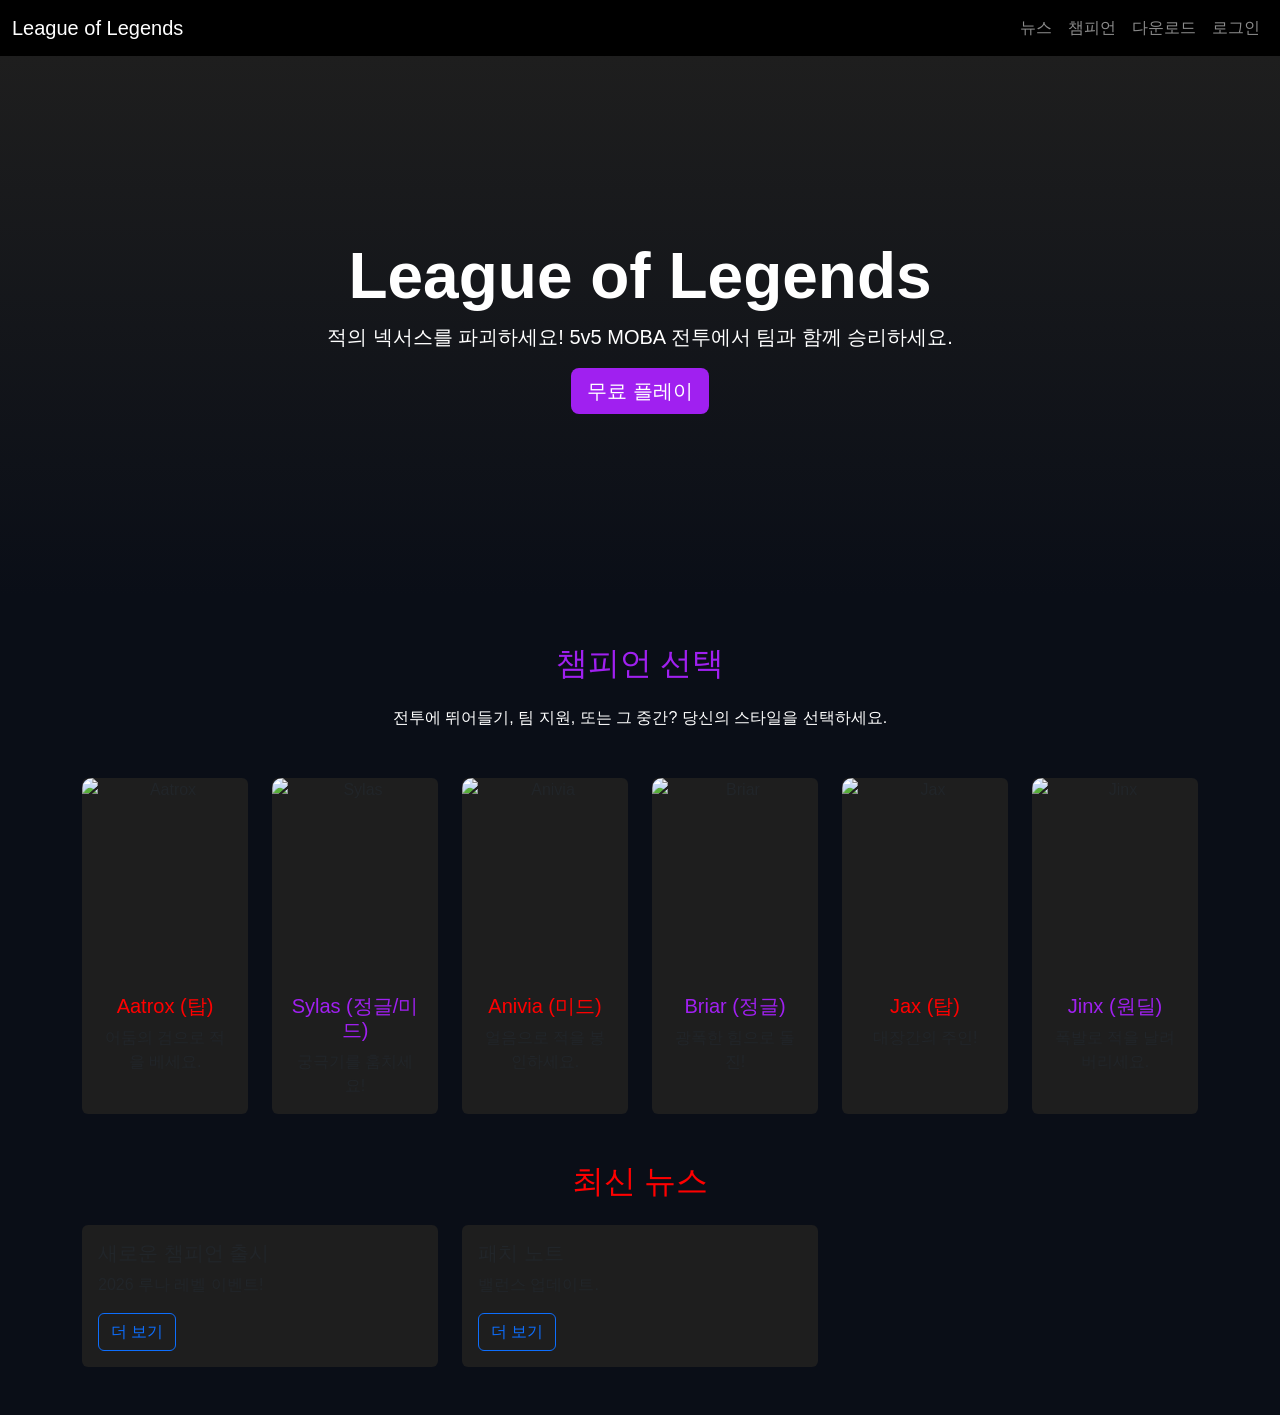
==== src/main/resources/META-INF/resources/index.html @ 01c61653 "3week-lol example" ====
<!DOCTYPE html>
<html lang="ko">
<head>
    <meta charset="UTF-8">
    <meta name="viewport" content="width=device-width, initial-scale=1.0">
    <title>League of Legends - 메인 페이지</title>
    <!-- Bootstrap 5 CDN -->
    <link href="https://cdn.jsdelivr.net/npm/bootstrap@5.3.0/dist/css/bootstrap.min.css" rel="stylesheet">
    <script src="https://cdn.jsdelivr.net/npm/bootstrap@5.3.0/dist/js/bootstrap.bundle.min.js"></script>
    <!-- 커스텀 스타일 (LOL 테마 + 챔피언 호버 효과) -->
    <style>
        body { background-color: #0a0e17; color: #fff; font-family: 'Arial', sans-serif; }
        .navbar { background-color: #000; }
        .hero { background: linear-gradient(to bottom, #1e1e1e, #0a0e17); min-height: 60vh; }
        .accent-purple { color: #a020f0; }
        .accent-red { color: #ff0000; }
        .card { background-color: #1e1e1e; border: none; transition: transform 0.3s, box-shadow 0.3s; }
        .card:hover { transform: scale(1.05); box-shadow: 0 10px 20px rgba(160, 32, 240, 0.5); }
        .card-img-top { height: 200px; object-fit: cover; border-radius: 10px 10px 0 0; }
        .btn-primary { background-color: #a020f0; border: none; }
        .btn-primary:hover { background-color: #800080; }
    </style>
</head>
<body>

    <!-- 헤더 (Navbar) -->
    <nav class="navbar navbar-expand-lg navbar-dark">
        <div class="container-fluid">
            <a class="navbar-brand" href="#">League of Legends</a>
            <button class="navbar-toggler" type="button" data-bs-toggle="collapse" data-bs-target="#navbarNav" aria-controls="navbarNav" aria-expanded="false" aria-label="Toggle navigation">
                <span class="navbar-toggler-icon"></span>
            </button>
            <div class="collapse navbar-collapse" id="navbarNav">
                <ul class="navbar-nav ms-auto">
                    <li class="nav-item"><a class="nav-link" href="#">뉴스</a></li>
                    <li class="nav-item"><a class="nav-link" href="#">챔피언</a></li>
                    <li class="nav-item"><a class="nav-link" href="#">다운로드</a></li>
                    <li class="nav-item"><a class="nav-link" href="#">로그인</a></li>
                </ul>
            </div>
        </div>
    </nav>

    <!-- 히어로 배너 (Hero Banner) -->
    <section class="hero d-flex align-items-center justify-content-center text-center py-5">
        <div class="container">
            <h1 class="display-3 fw-bold">League of Legends</h1>
            <p class="lead">적의 넥서스를 파괴하세요! 5v5 MOBA 전투에서 팀과 함께 승리하세요.</p>
            <a href="#" class="btn btn-primary btn-lg">무료 플레이</a>
        </div>
    </section>

<!-- 챔피언 선택 섹션 (작은 썸네일 PNG로 업데이트!) -->
    <section class="container my-5">
        <h2 class="text-center mb-4 accent-purple">챔피언 선택</h2>
        <p class="text-center mb-5">전투에 뛰어들기, 팀 지원, 또는 그 중간? 당신의 스타일을 선택하세요.</p>
        <div class="row g-4">
            <!-- Aatrox -->
            <div class="col-md-6 col-lg-4 col-xl-2">
                <div class="card text-center h-100">
                    <img src="https://ddragon.leagueoflegends.com/cdn/15.24.1/img/champion/Aatrox.png" class="card-img-top" alt="Aatrox" loading="lazy">
                    <div class="card-body">
                        <h5 class="card-title accent-red">Aatrox (탑)</h5>
                        <p class="card-text">어둠의 검으로 적을 베세요.</p>
                    </div>
                </div>
            </div>
            <!-- Sylas -->
            <div class="col-md-6 col-lg-4 col-xl-2">
                <div class="card text-center h-100">
                    <img src="https://ddragon.leagueoflegends.com/cdn/15.24.1/img/champion/Sylas.png" class="card-img-top" alt="Sylas" loading="lazy">
                    <div class="card-body">
                        <h5 class="card-title accent-purple">Sylas (정글/미드)</h5>
                        <p class="card-text">궁극기를 훔치세요!</p>
                    </div>
                </div>
            </div>
            <!-- Anivia -->
            <div class="col-md-6 col-lg-4 col-xl-2">
                <div class="card text-center h-100">
                    <img src="https://ddragon.leagueoflegends.com/cdn/15.24.1/img/champion/Anivia.png" class="card-img-top" alt="Anivia" loading="lazy">
                    <div class="card-body">
                        <h5 class="card-title accent-red">Anivia (미드)</h5>
                        <p class="card-text">얼음으로 적을 봉인하세요.</p>
                    </div>
                </div>
            </div>
            <!-- Briar -->
            <div class="col-md-6 col-lg-4 col-xl-2">
                <div class="card text-center h-100">
                    <img src="https://ddragon.leagueoflegends.com/cdn/15.24.1/img/champion/Briar.png" class="card-img-top" alt="Briar" loading="lazy">
                    <div class="card-body">
                        <h5 class="card-title accent-purple">Briar (정글)</h5>
                        <p class="card-text">광폭한 힘으로 돌진!</p>
                    </div>
                </div>
            </div>
            <!-- Jax -->
            <div class="col-md-6 col-lg-4 col-xl-2">
                <div class="card text-center h-100">
                    <img src="https://ddragon.leagueoflegends.com/cdn/15.24.1/img/champion/Jax.png" class="card-img-top" alt="Jax" loading="lazy">
                    <div class="card-body">
                        <h5 class="card-title accent-red">Jax (탑)</h5>
                        <p class="card-text">대장간의 주인!</p>
                    </div>
                </div>
            </div>
            <!-- Jinx -->
            <div class="col-md-6 col-lg-4 col-xl-2">
                <div class="card text-center h-100">
                    <img src="https://ddragon.leagueoflegends.com/cdn/15.24.1/img/champion/Jinx.png" class="card-img-top" alt="Jinx" loading="lazy">
                    <div class="card-body">
                        <h5 class="card-title accent-purple">Jinx (원딜)</h5>
                        <p class="card-text">폭발로 적을 날려버리세요.</p>
                    </div>
                </div>
            </div>
        </div>
    </section>

    <!-- 뉴스 섹션 (기존 유지) -->
    <section class="container my-5">
        <h2 class="text-center mb-4 accent-red">최신 뉴스</h2>
        <div class="row g-4">
            <div class="col-md-6 col-lg-4">
                <div class="card">
                    <div class="card-body">
                        <h5 class="card-title">새로운 챔피언 출시</h5>
                        <p class="card-text">2026 루나 레벨 이벤트!</p>
                        <a href="#" class="btn btn-outline-primary">더 보기</a>
                    </div>
                </div>
            </div>
            <div class="col-md-6 col-lg-4">
                <div class="card">
                    <div class="card-body">
                        <h5 class="card-title">패치 노트</h5>
                        <p class="card-text">밸런스 업데이트.</p>
                        <a href="#" class="btn btn-outline-primary">더 보기</a>
                    </div>
                </div>
            </div>
        </div>
    </section>
    
</body>
</html>
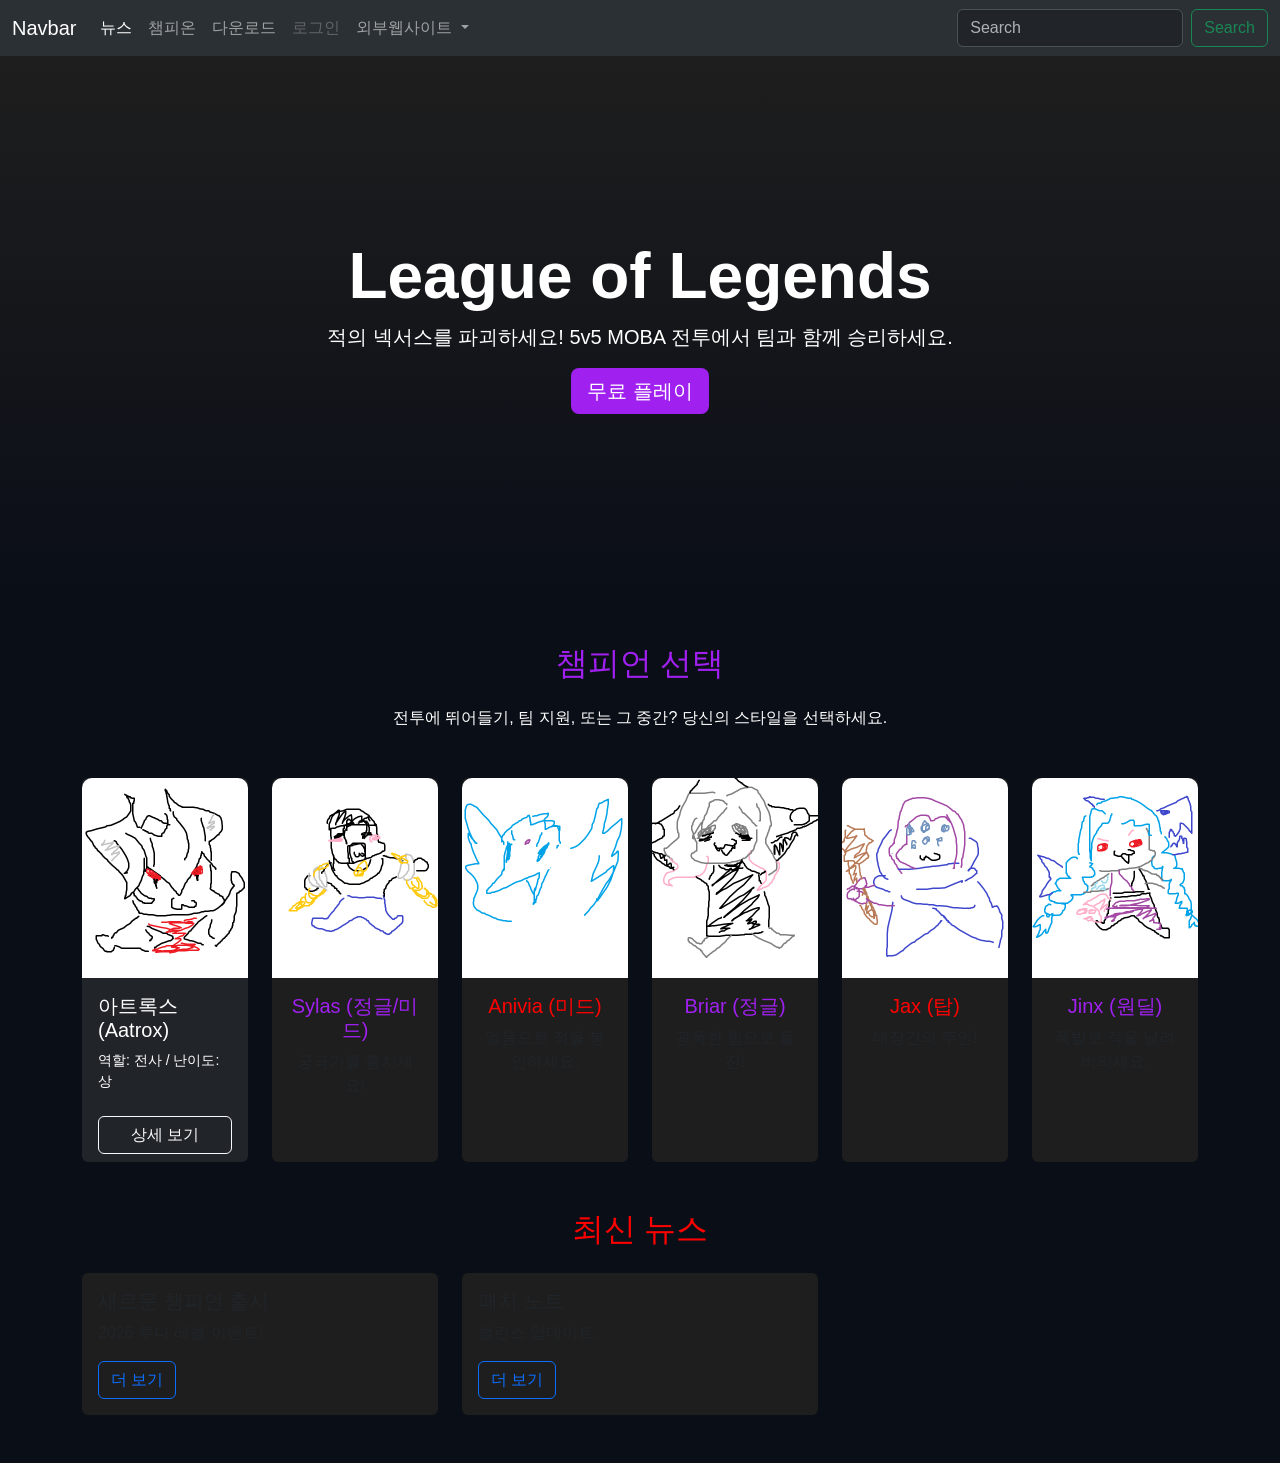
==== commit daf59957: "4주차 강의 추가" ====
--- a/src/main/resources/META-INF/resources/index.html
+++ b/src/main/resources/META-INF/resources/index.html
@@ -1,5 +1,6 @@
 <!DOCTYPE html>
 <html lang="ko">
+
 <head>
     <meta charset="UTF-8">
     <meta name="viewport" content="width=device-width, initial-scale=1.0">
@@ -9,24 +10,63 @@
     <script src="https://cdn.jsdelivr.net/npm/bootstrap@5.3.0/dist/js/bootstrap.bundle.min.js"></script>
     <!-- 커스텀 스타일 (LOL 테마 + 챔피언 호버 효과) -->
     <style>
-        body { background-color: #0a0e17; color: #fff; font-family: 'Arial', sans-serif; }
-        .navbar { background-color: #000; }
-        .hero { background: linear-gradient(to bottom, #1e1e1e, #0a0e17); min-height: 60vh; }
-        .accent-purple { color: #a020f0; }
-        .accent-red { color: #ff0000; }
-        .card { background-color: #1e1e1e; border: none; transition: transform 0.3s, box-shadow 0.3s; }
-        .card:hover { transform: scale(1.05); box-shadow: 0 10px 20px rgba(160, 32, 240, 0.5); }
-        .card-img-top { height: 200px; object-fit: cover; border-radius: 10px 10px 0 0; }
-        .btn-primary { background-color: #a020f0; border: none; }
-        .btn-primary:hover { background-color: #800080; }
+        body {
+            background-color: #0a0e17;
+            color: #fff;
+            font-family: 'Arial', sans-serif;
+        }
+
+        .navbar {
+            background-color: #000;
+        }
+
+        .hero {
+            background: linear-gradient(to bottom, #1e1e1e, #0a0e17);
+            min-height: 60vh;
+        }
+
+        .accent-purple {
+            color: #a020f0;
+        }
+
+        .accent-red {
+            color: #ff0000;
+        }
+
+        .card {
+            background-color: #1e1e1e;
+            border: none;
+            transition: transform 0.3s, box-shadow 0.3s;
+        }
+
+        .card:hover {
+            transform: scale(1.05);
+            box-shadow: 0 10px 20px rgba(161, 67, 201, 0.5);
+        }
+
+        .card-img-top {
+            height: 200px;
+            object-fit: cover;
+            border-radius: 10px 10px 0 0;
+        }
+
+        .btn-primary {
+            background-color: #a020f0;
+            border: none;
+        }
+
+        .btn-primary:hover {
+            background-color: #800080;
+        }
     </style>
 </head>
+
 <body>
 
     <!-- 헤더 (Navbar) -->
-    <nav class="navbar navbar-expand-lg navbar-dark">
-        <div class="container-fluid">
-            <a class="navbar-brand" href="#">League of Legends</a>
+    <!-- <nav class="navbar navbar-expand-lg navbar-dark">
+        <div class="container-fluid">w
+            <a class="navbar-brand" href="index.html">League of Legends</a>
             <button class="navbar-toggler" type="button" data-bs-toggle="collapse" data-bs-target="#navbarNav" aria-controls="navbarNav" aria-expanded="false" aria-label="Toggle navigation">
                 <span class="navbar-toggler-icon"></span>
             </button>
@@ -36,7 +76,53 @@
                     <li class="nav-item"><a class="nav-link" href="#">챔피언</a></li>
                     <li class="nav-item"><a class="nav-link" href="#">다운로드</a></li>
                     <li class="nav-item"><a class="nav-link" href="#">로그인</a></li>
+                    <li class="nav-item"><a class="nav-link" href="https://www.leagueoflegends.com/ko-kr/" target="_blank">외부 웹사이트</a></li>
                 </ul>
+            </div>
+        </div>
+    </nav> -->
+
+    <nav class="navbar navbar-expand-lg bg-body-tertiary" data-bs-theme="dark">
+        <div class="container-fluid">
+            <a class="navbar-brand" href="#">Navbar</a>
+            <button class="navbar-toggler" type="button" data-bs-toggle="collapse"
+                data-bs-target="#navbarSupportedContent" aria-controls="navbarSupportedContent" aria-expanded="false"
+                aria-label="Toggle navigation">
+                <span class="navbar-toggler-icon"></span>
+            </button>
+            <div class="collapse navbar-collapse" id="navbarSupportedContent">
+                <ul class="navbar-nav me-auto mb-2 mb-lg-0">
+                    <li class="nav-item">
+                        <a class="nav-link active" aria-current="page" href="#">뉴스</a>
+                    </li>
+                    <li class="nav-item">
+                        <a class="nav-link" href="#">챔피온</a>
+                    </li>
+                    <li class="nav-item">
+                        <a class="nav-link" href="#">다운로드</a>
+                    </li>
+                    <li class="nav-item">
+                        <a class="nav-link disabled" aria-disabled="true">로그인</a>
+                    </li>
+                    <li class="nav-item dropdown">
+                        <a class="nav-link dropdown-toggle" href="#" role="button" data-bs-toggle="dropdown"
+                            aria-expanded="false">
+                            외부웹사이트
+                        </a>
+                        <ul class="dropdown-menu">
+                            <li><a class="dropdown-item" href="https://op.gg/ko">롤전적</a></li>
+                            <li><a class="dropdown-item" href="#">불법사이트</a></li>
+                            <li>
+                                <hr class="dropdown-divider">
+                            </li>
+                            <li><a class="dropdown-item" href="#">외부웹</a></li>
+                        </ul>
+                    </li>
+                </ul>
+                <form class="d-flex" role="search">
+                    <input class="form-control me-2" type="search" placeholder="Search" aria-label="Search" />
+                    <button class="btn btn-outline-success" type="submit">Search</button>
+                </form>
             </div>
         </div>
     </nav>
@@ -50,25 +136,43 @@
         </div>
     </section>
 
-<!-- 챔피언 선택 섹션 (작은 썸네일 PNG로 업데이트!) -->
+    <!-- 챔피언 선택 섹션 (작은 썸네일 PNG로 업데이트!) -->
     <section class="container my-5">
         <h2 class="text-center mb-4 accent-purple">챔피언 선택</h2>
         <p class="text-center mb-5">전투에 뛰어들기, 팀 지원, 또는 그 중간? 당신의 스타일을 선택하세요.</p>
         <div class="row g-4">
             <!-- Aatrox -->
-            <div class="col-md-6 col-lg-4 col-xl-2">
-                <div class="card text-center h-100">
-                    <img src="https://ddragon.leagueoflegends.com/cdn/15.24.1/img/champion/Aatrox.png" class="card-img-top" alt="Aatrox" loading="lazy">
+            <!-- <div class="col-md-6 col-lg-4 col-xl-2">
+                <div class="card text-center h-100">
+                    <img src="images/아또또록스.png" class="card-img-top" alt="Aatrox" loading="lazy">
                     <div class="card-body">
                         <h5 class="card-title accent-red">Aatrox (탑)</h5>
                         <p class="card-text">어둠의 검으로 적을 베세요.</p>
                     </div>
                 </div>
-            </div>
+            </div> -->
+                <div class="col">
+        <div class="card bg-dark text-white border-secondary h-100">
+            <img src="images/아또또록스.png" class="card-img-top" alt="아트록스">
+            <div class="card-body">
+                <h5 class="card-title">아트록스 (Aatrox)</h5>
+                <p class="card-text small">역할: 전사 / 난이도: 상</p>
+            </div>
+            <div class="card-footer bg-transparent border-0">
+                <button class="btn btn-outline-light w-100" data-bs-toggle="modal" data-bs-target="#modalAatrox"
+                    data-champ="Aatrox">
+                    상세 보기
+                </button>
+            </div>
+        </div>
+    </div>
+    
+    
+
             <!-- Sylas -->
             <div class="col-md-6 col-lg-4 col-xl-2">
                 <div class="card text-center h-100">
-                    <img src="https://ddragon.leagueoflegends.com/cdn/15.24.1/img/champion/Sylas.png" class="card-img-top" alt="Sylas" loading="lazy">
+                    <img src="images/싸일아저시.png" class="card-img-top" alt="Sylas" loading="lazy">
                     <div class="card-body">
                         <h5 class="card-title accent-purple">Sylas (정글/미드)</h5>
                         <p class="card-text">궁극기를 훔치세요!</p>
@@ -78,7 +182,7 @@
             <!-- Anivia -->
             <div class="col-md-6 col-lg-4 col-xl-2">
                 <div class="card text-center h-100">
-                    <img src="https://ddragon.leagueoflegends.com/cdn/15.24.1/img/champion/Anivia.png" class="card-img-top" alt="Anivia" loading="lazy">
+                    <img src="images/애그니비아.png" class="card-img-top" alt="Anivia" loading="lazy">
                     <div class="card-body">
                         <h5 class="card-title accent-red">Anivia (미드)</h5>
                         <p class="card-text">얼음으로 적을 봉인하세요.</p>
@@ -88,7 +192,7 @@
             <!-- Briar -->
             <div class="col-md-6 col-lg-4 col-xl-2">
                 <div class="card text-center h-100">
-                    <img src="https://ddragon.leagueoflegends.com/cdn/15.24.1/img/champion/Briar.png" class="card-img-top" alt="Briar" loading="lazy">
+                    <img src="images/브라라라라이어.png" class="card-img-top" alt="Briar" loading="lazy">
                     <div class="card-body">
                         <h5 class="card-title accent-purple">Briar (정글)</h5>
                         <p class="card-text">광폭한 힘으로 돌진!</p>
@@ -98,7 +202,7 @@
             <!-- Jax -->
             <div class="col-md-6 col-lg-4 col-xl-2">
                 <div class="card text-center h-100">
-                    <img src="https://ddragon.leagueoflegends.com/cdn/15.24.1/img/champion/Jax.png" class="card-img-top" alt="Jax" loading="lazy">
+                    <img src="images/잭스잭스.png" class="card-img-top" alt="Jax" loading="lazy">
                     <div class="card-body">
                         <h5 class="card-title accent-red">Jax (탑)</h5>
                         <p class="card-text">대장간의 주인!</p>
@@ -108,7 +212,7 @@
             <!-- Jinx -->
             <div class="col-md-6 col-lg-4 col-xl-2">
                 <div class="card text-center h-100">
-                    <img src="https://ddragon.leagueoflegends.com/cdn/15.24.1/img/champion/Jinx.png" class="card-img-top" alt="Jinx" loading="lazy">
+                    <img src="images/징스.png" class="card-img-top" alt="Jinx" loading="lazy">
                     <div class="card-body">
                         <h5 class="card-title accent-purple">Jinx (원딜)</h5>
                         <p class="card-text">폭발로 적을 날려버리세요.</p>
@@ -142,6 +246,7 @@
             </div>
         </div>
     </section>
-    
+
 </body>
+
 </html>
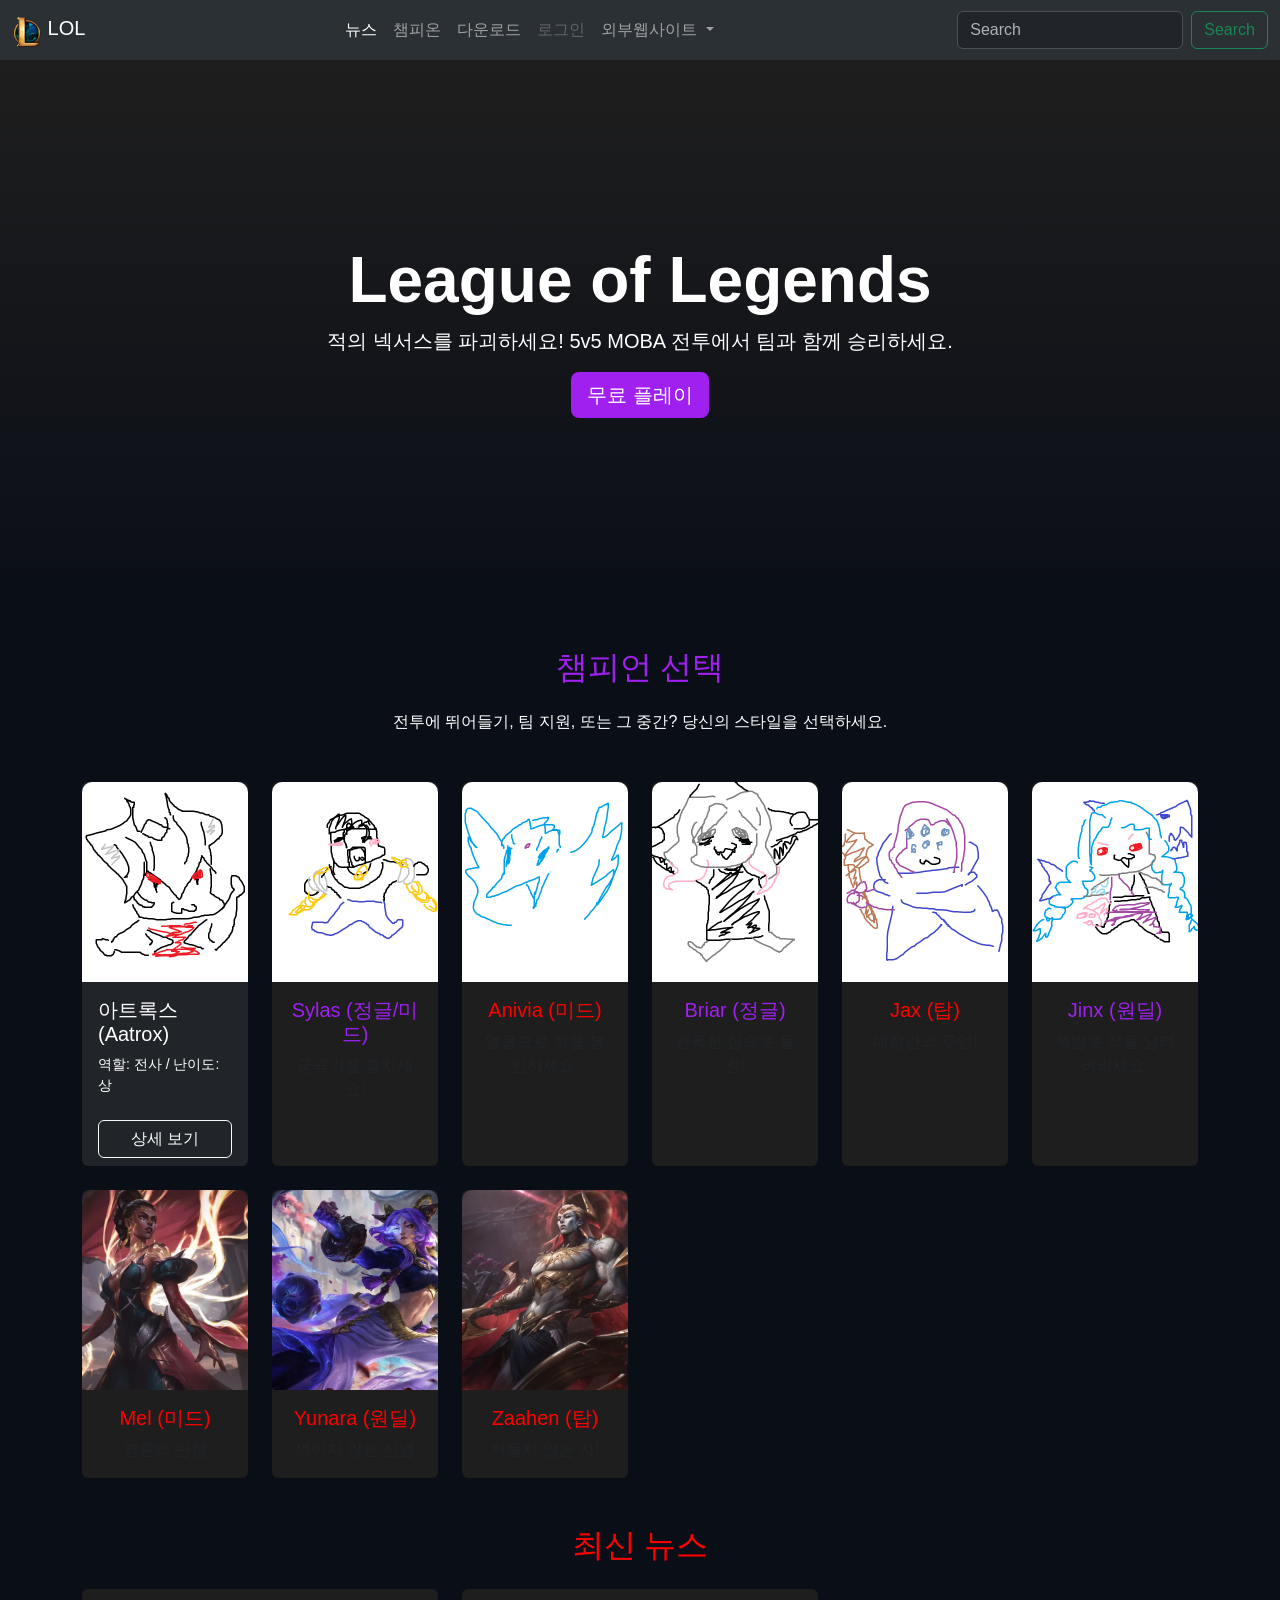
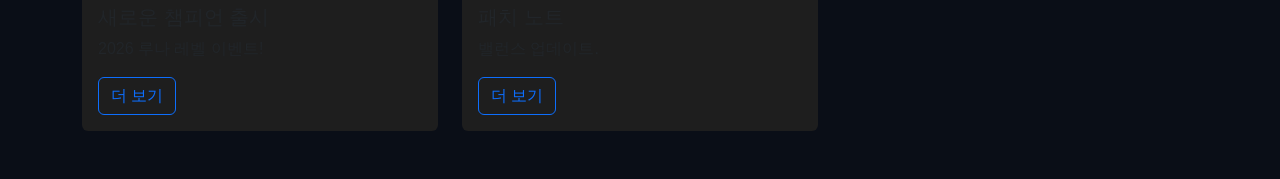
==== commit 407527b2: "5주차-실습+과제" ====
--- a/src/main/resources/META-INF/resources/index.html
+++ b/src/main/resources/META-INF/resources/index.html
@@ -7,7 +7,12 @@
     <title>League of Legends - 메인 페이지</title>
     <!-- Bootstrap 5 CDN -->
     <link href="https://cdn.jsdelivr.net/npm/bootstrap@5.3.0/dist/css/bootstrap.min.css" rel="stylesheet">
-    <script src="https://cdn.jsdelivr.net/npm/bootstrap@5.3.0/dist/js/bootstrap.bundle.min.js"></script>
+    <script src="js/bootstrap.bundle.min.js"></script>
+    <script>
+        window.onload = function () {
+            alert("메인 페이지 로딩 완료");
+        }
+    </script>
     <!-- 커스텀 스타일 (LOL 테마 + 챔피언 호버 효과) -->
     <style>
         body {
@@ -84,14 +89,17 @@
 
     <nav class="navbar navbar-expand-lg bg-body-tertiary" data-bs-theme="dark">
         <div class="container-fluid">
-            <a class="navbar-brand" href="#">Navbar</a>
+            <a class="navbar-brand" href="#">
+                <!-- 5. 수정함 로고추가 -->
+                <img src="images/logo.webp" alt="LOL Logo" width="30" height="30" class="d-inline-block align-text-top">
+                LOL</a>
             <button class="navbar-toggler" type="button" data-bs-toggle="collapse"
                 data-bs-target="#navbarSupportedContent" aria-controls="navbarSupportedContent" aria-expanded="false"
                 aria-label="Toggle navigation">
                 <span class="navbar-toggler-icon"></span>
             </button>
             <div class="collapse navbar-collapse" id="navbarSupportedContent">
-                <ul class="navbar-nav me-auto mb-2 mb-lg-0">
+                <ul class="navbar-nav mx-auto mb-2 mb-lg-0">
                     <li class="nav-item">
                         <a class="nav-link active" aria-current="page" href="#">뉴스</a>
                     </li>
@@ -99,7 +107,7 @@
                         <a class="nav-link" href="#">챔피온</a>
                     </li>
                     <li class="nav-item">
-                        <a class="nav-link" href="#">다운로드</a>
+                        <a class="nav-link" href="main_page_sub/download.html">다운로드</a>
                     </li>
                     <li class="nav-item">
                         <a class="nav-link disabled" aria-disabled="true">로그인</a>
@@ -132,7 +140,8 @@
         <div class="container">
             <h1 class="display-3 fw-bold">League of Legends</h1>
             <p class="lead">적의 넥서스를 파괴하세요! 5v5 MOBA 전투에서 팀과 함께 승리하세요.</p>
-            <a href="#" class="btn btn-primary btn-lg">무료 플레이</a>
+            <!-- 6.자바스트립트 인라인코드 작동 테스트 -->
+            <a href="#" class="btn btn-primary btn-lg" onclick="alert('즐거운 플레이 되세요')">무료 플레이</a>
         </div>
     </section>
 
@@ -151,23 +160,23 @@
                     </div>
                 </div>
             </div> -->
-                <div class="col">
-        <div class="card bg-dark text-white border-secondary h-100">
-            <img src="images/아또또록스.png" class="card-img-top" alt="아트록스">
-            <div class="card-body">
-                <h5 class="card-title">아트록스 (Aatrox)</h5>
-                <p class="card-text small">역할: 전사 / 난이도: 상</p>
-            </div>
-            <div class="card-footer bg-transparent border-0">
-                <button class="btn btn-outline-light w-100" data-bs-toggle="modal" data-bs-target="#modalAatrox"
-                    data-champ="Aatrox">
-                    상세 보기
-                </button>
-            </div>
-        </div>
-    </div>
-    
-    
+            <div class="col">
+                <div class="card bg-dark text-white border-secondary h-100">
+                    <img src="images/아또또록스.png" class="card-img-top" alt="아트록스">
+                    <div class="card-body">
+                        <h5 class="card-title">아트록스 (Aatrox)</h5>
+                        <p class="card-text small">역할: 전사 / 난이도: 상</p>
+                    </div>
+                    <div class="card-footer bg-transparent border-0">
+                        <button class="btn btn-outline-light w-100" data-bs-toggle="modal" data-bs-target="#modalAatrox"
+                            data-champ="Aatrox">
+                            상세 보기
+                        </button>
+                    </div>
+                </div>
+            </div>
+
+
 
             <!-- Sylas -->
             <div class="col-md-6 col-lg-4 col-xl-2">
@@ -219,13 +228,43 @@
                     </div>
                 </div>
             </div>
-        </div>
-    </section>
-
-    <!-- 뉴스 섹션 (기존 유지) -->
-    <section class="container my-5">
-        <h2 class="text-center mb-4 accent-red">최신 뉴스</h2>
-        <div class="row g-4">
+            <!-- 멜 -->
+            <div class="col-md-6 col-lg-4 col-xl-2">
+                <div class="card text-center h-100">
+                    <img src="images/멜.webp" class="card-img-top" alt="Mel" loading="lazy">
+                    <div class="card-body">
+                        <h5 class="card-title accent-red">Mel (미드)</h5>
+                        <p class="card-text">영혼의 반향</p>
+                    </div>
+                </div>
+            </div>
+            <!-- 유나라 -->
+            <div class="col-md-6 col-lg-4 col-xl-2">
+                <div class="card text-center h-100">
+                    <img src="images/뮤나라.webp" class="card-img-top" alt="Yunara" loading="lazy">
+                    <div class="card-body">
+                        <h5 class="card-title accent-red">Yunara (원딜)</h5>
+                        <p class="card-text">꺾이지 않는 신념</p>
+                    </div>
+                </div>
+            </div>
+            <!-- 자헨 -->
+            <div class="col-md-6 col-lg-4 col-xl-2">
+                <div class="card text-center h-100">
+                    <img src="images/자헨.webp" class="card-img-top" alt="Zaahen" loading="lazy">
+                    <div class="card-body">
+                        <h5 class="card-title accent-red">Zaahen (탑)</h5>
+                        <p class="card-text">저물지 않는 자!</p>
+                    </div>
+                </div>
+            </div>
+        </div>
+        </section>
+        
+        <!-- 뉴스 섹션 (기존 유지) -->
+        <section class="container my-5">
+            <h2 class="text-center mb-4 accent-red">최신 뉴스</h2>
+            <div class="row g-4">
             <div class="col-md-6 col-lg-4">
                 <div class="card">
                     <div class="card-body">
@@ -247,6 +286,31 @@
         </div>
     </section>
 
+    <!-- 모달 (iframe으로 Aatrox.html 불러오기) -->
+    <div class="modal fade" id="modalAatrox" tabindex="-1" aria-labelledby="modalAatroxLabel" aria-hidden="true">
+        <div class="modal-dialog modal-xl modal-dialog-centered modal-dialog-scrollable">
+            <div class="modal-content bg-dark text-white border-secondary">
+                <!-- 헤더 -->
+                <div class="modal-header border-secondary">
+                    <h5 class="modal-title" id="modalAatroxLabel">아트록스 (Aatrox) 상세 정보</h5>
+                    <button type="button" class="btn-close btn-close-white" data-bs-dismiss="modal"
+                        aria-label="Close"></button>
+                </div>
+                <!-- 바디: iframe으로 내용 채움 -->
+                <div class="modal-body p-0" style="height: 65vh; background: #0a0e17;">
+                    <iframe src="modals/Aatrox.html" frameborder="0" style="width: 100%; height: 100%; border: none;"
+                        allowfullscreen>
+                    </iframe>
+                </div>
+                <!-- 푸터 -->
+                <div class="modal-footer border-secondary">
+                    <button type="button" class="btn btn-outline-light" data-bs-dismiss="modal">닫기</button>
+                </div>
+            </div>
+        </div>
+    </div>
+
+
 </body>
 
 </html>
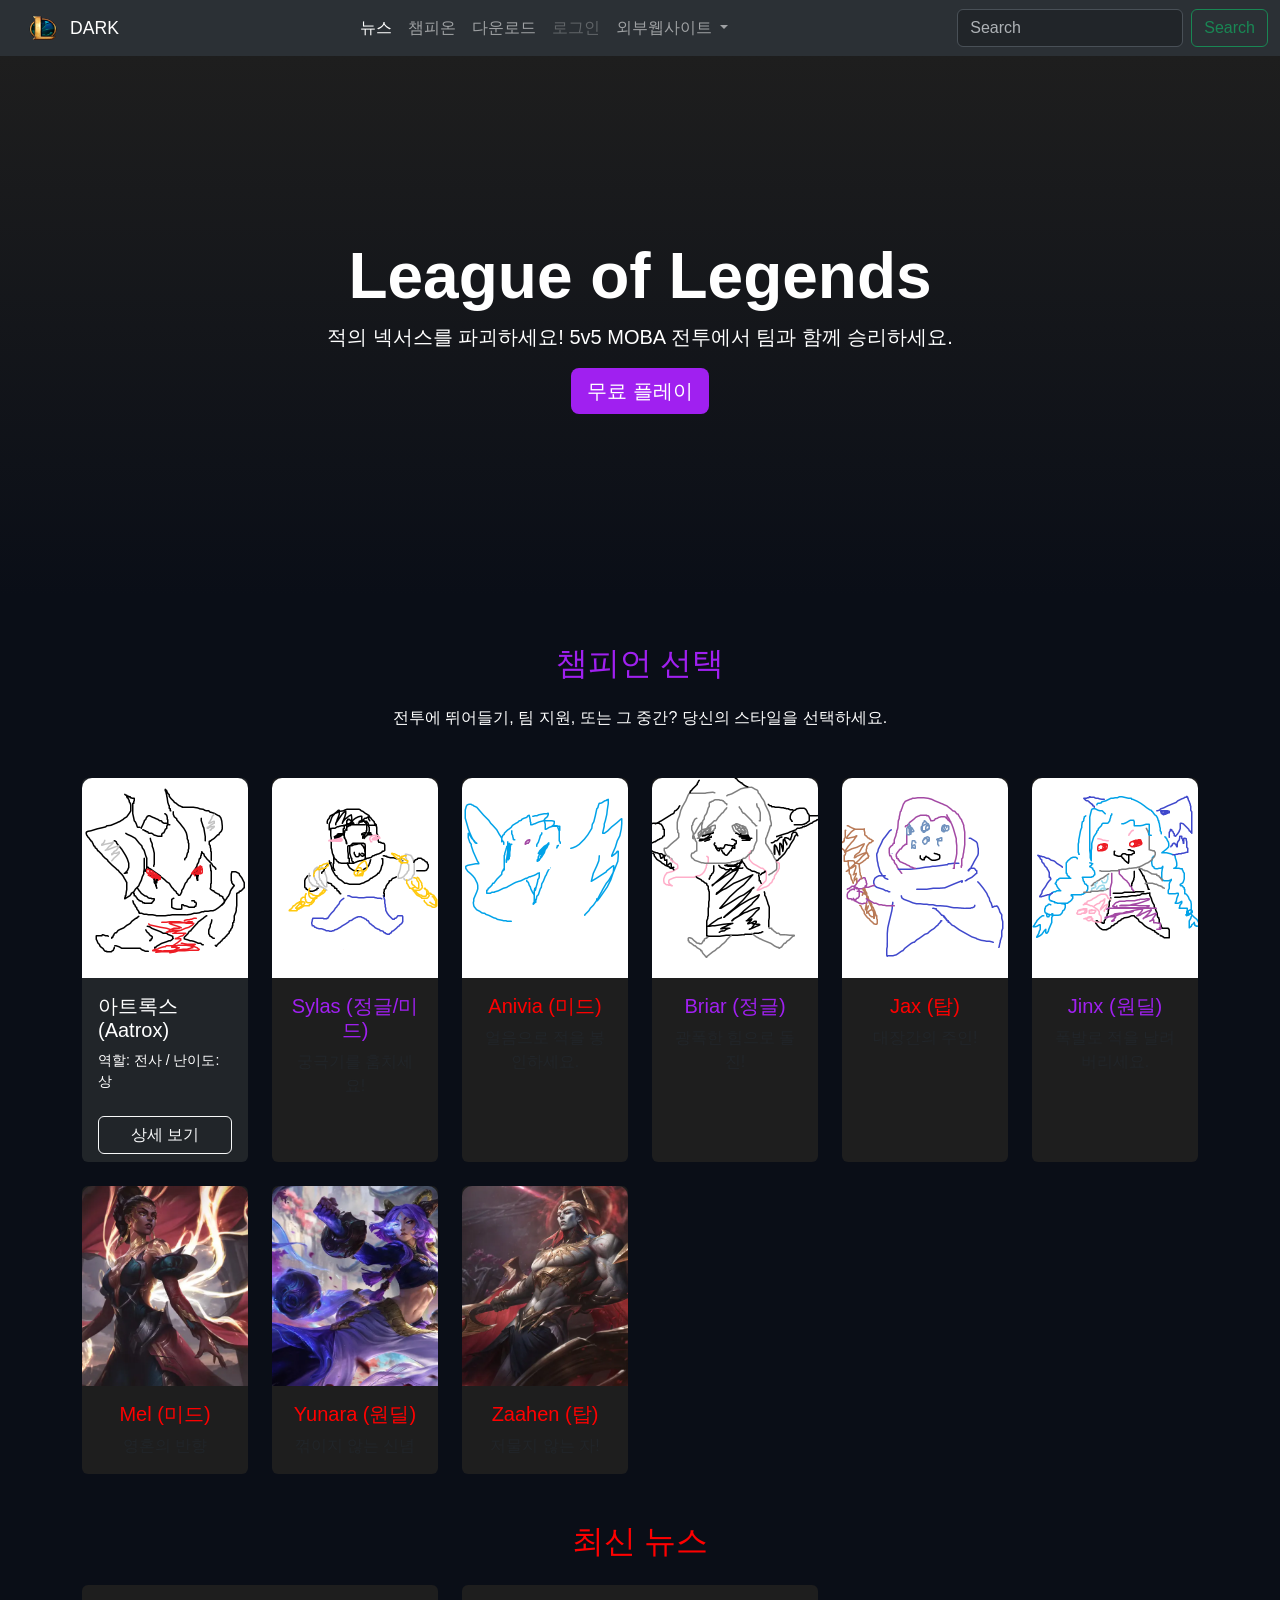
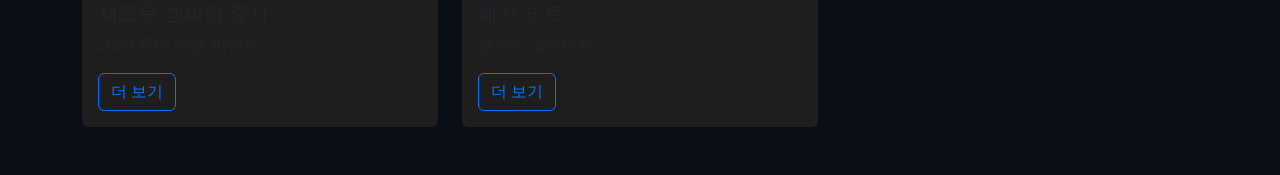
==== commit 4a5bc443: "9week +nav bar darkmode +databases" ====
--- a/src/main/resources/META-INF/resources/index.html
+++ b/src/main/resources/META-INF/resources/index.html
@@ -8,62 +8,17 @@
     <!-- Bootstrap 5 CDN -->
     <link href="https://cdn.jsdelivr.net/npm/bootstrap@5.3.0/dist/css/bootstrap.min.css" rel="stylesheet">
     <script src="js/bootstrap.bundle.min.js"></script>
+    <script src="js/test2.js"></script>
+    <script src="js/toggleTheme.js"></script>
+
     <script>
         window.onload = function () {
             alert("메인 페이지 로딩 완료");
         }
     </script>
     <!-- 커스텀 스타일 (LOL 테마 + 챔피언 호버 효과) -->
-    <style>
-        body {
-            background-color: #0a0e17;
-            color: #fff;
-            font-family: 'Arial', sans-serif;
-        }
-
-        .navbar {
-            background-color: #000;
-        }
-
-        .hero {
-            background: linear-gradient(to bottom, #1e1e1e, #0a0e17);
-            min-height: 60vh;
-        }
-
-        .accent-purple {
-            color: #a020f0;
-        }
-
-        .accent-red {
-            color: #ff0000;
-        }
-
-        .card {
-            background-color: #1e1e1e;
-            border: none;
-            transition: transform 0.3s, box-shadow 0.3s;
-        }
-
-        .card:hover {
-            transform: scale(1.05);
-            box-shadow: 0 10px 20px rgba(161, 67, 201, 0.5);
-        }
-
-        .card-img-top {
-            height: 200px;
-            object-fit: cover;
-            border-radius: 10px 10px 0 0;
-        }
-
-        .btn-primary {
-            background-color: #a020f0;
-            border: none;
-        }
-
-        .btn-primary:hover {
-            background-color: #800080;
-        }
-    </style>
+    <link rel="stylesheet" href="css/main.css">
+    <!--7w 스타일 시트를 링크로 외부 연동했다 -->
 </head>
 
 <body>
@@ -91,47 +46,54 @@
         <div class="container-fluid">
             <a class="navbar-brand" href="#">
                 <!-- 5. 수정함 로고추가 -->
-                <img src="images/logo.webp" alt="LOL Logo" width="30" height="30" class="d-inline-block align-text-top">
-                LOL</a>
-            <button class="navbar-toggler" type="button" data-bs-toggle="collapse"
-                data-bs-target="#navbarSupportedContent" aria-controls="navbarSupportedContent" aria-expanded="false"
-                aria-label="Toggle navigation">
-                <span class="navbar-toggler-icon"></span>
-            </button>
-            <div class="collapse navbar-collapse" id="navbarSupportedContent">
-                <ul class="navbar-nav mx-auto mb-2 mb-lg-0">
-                    <li class="nav-item">
-                        <a class="nav-link active" aria-current="page" href="#">뉴스</a>
-                    </li>
-                    <li class="nav-item">
-                        <a class="nav-link" href="#">챔피온</a>
-                    </li>
-                    <li class="nav-item">
-                        <a class="nav-link" href="main_page_sub/download.html">다운로드</a>
-                    </li>
-                    <li class="nav-item">
-                        <a class="nav-link disabled" aria-disabled="true">로그인</a>
-                    </li>
-                    <li class="nav-item dropdown">
-                        <a class="nav-link dropdown-toggle" href="#" role="button" data-bs-toggle="dropdown"
-                            aria-expanded="false">
-                            외부웹사이트
-                        </a>
-                        <ul class="dropdown-menu">
-                            <li><a class="dropdown-item" href="https://op.gg/ko">롤전적</a></li>
-                            <li><a class="dropdown-item" href="#">불법사이트</a></li>
-                            <li>
-                                <hr class="dropdown-divider">
-                            </li>
-                            <li><a class="dropdown-item" href="#">외부웹</a></li>
-                        </ul>
-                    </li>
-                </ul>
-                <form class="d-flex" role="search">
-                    <input class="form-control me-2" type="search" placeholder="Search" aria-label="Search" />
-                    <button class="btn btn-outline-success" type="submit">Search</button>
-                </form>
-            </div>
+                <a href="http://localhost:8080/">
+                    <img src="images/logo.webp" alt="" width="30" height="24">
+                </a>  
+                <!-- [변경] "Navbar" 텍스트 → 다크/라이트 토글 버튼 -->
+                <button class="btn border-0" id="themeToggleBtn" onclick="toggleTheme()">
+                    DARK
+                </button>
+                <button class="navbar-toggler" type="button" data-bs-toggle="collapse"
+                    data-bs-target="#navbarSupportedContent" aria-controls="navbarSupportedContent"
+                    aria-expanded="false" aria-label="Toggle navigation">
+                    <span class="navbar-toggler-icon"></span>
+                </button>
+                <div class="collapse navbar-collapse" id="navbarSupportedContent">
+                    <ul class="navbar-nav mx-auto mb-2 mb-lg-0">
+                        <li class="nav-item">
+                            <a class="nav-link active" aria-current="page" href="#">뉴스</a>
+                        </li>
+                        <li class="nav-item">
+                            <a class="nav-link" href="#">챔피온</a>
+                        </li>
+                        <li class="nav-item">
+                            <a class="nav-link" href="main_page_sub/download.html">다운로드</a>
+                        </li>
+                        <li class="nav-item">
+                            <a class="nav-link disabled" aria-disabled="true">로그인</a>
+                        </li>
+                        <li class="nav-item dropdown">
+                            <a class="nav-link dropdown-toggle" href="#" role="button" data-bs-toggle="dropdown"
+                                aria-expanded="false">
+                                외부웹사이트
+                            </a>
+                            <ul class="dropdown-menu">
+                                <li><a class="dropdown-item" href="https://op.gg/ko">롤전적</a></li>
+                                <li><a class="dropdown-item" href="#">불법사이트</a></li>
+                                <li>
+                                    <hr class="dropdown-divider">
+                                </li>
+                                <li><a class="dropdown-item" href="#">외부웹</a></li>
+                            </ul>
+                        </li>
+                    </ul>
+                    <!-- 6주차 검색 폼 -->
+                    <form class="d-flex" role="search" id="searchForm">
+                        <input class="form-control me-2" type="search" placeholder="Search" aria-label="Search"
+                            id="searchInput" />
+                        <button class="btn btn-outline-success" type="submit">Search</button>
+                    </form>
+                </div>
         </div>
     </nav>
 
@@ -259,12 +221,12 @@
                 </div>
             </div>
         </div>
-        </section>
-        
-        <!-- 뉴스 섹션 (기존 유지) -->
-        <section class="container my-5">
-            <h2 class="text-center mb-4 accent-red">최신 뉴스</h2>
-            <div class="row g-4">
+    </section>
+
+    <!-- 뉴스 섹션 (기존 유지) -->
+    <section class="container my-5">
+        <h2 class="text-center mb-4 accent-red">최신 뉴스</h2>
+        <div class="row g-4">
             <div class="col-md-6 col-lg-4">
                 <div class="card">
                     <div class="card-body">
@@ -285,6 +247,52 @@
             </div>
         </div>
     </section>
+
+
+    <!-- ===== 검색 결과 섹션 (기본 숨김) ===== -->
+    <section id="searchResults">
+        <!-- 키워드 헤더 -->
+        <div class="search-keyword-header">
+            <h1 id="searchKeywordDisplay"></h1>
+        </div>
+        <!-- 본문: 사이드바 + 콘텐츠 -->
+        <div class="search-body">
+            <div class="container-fluid px-0">
+                <div class="row g-0">
+                    <!-- 왼쪽 카테고리 사이드바 -->
+                    <div class="col-md-3 col-lg-2 search-sidebar bg-white py-4">
+                        <div class="px-3 mb-3"
+                            style="font-size:0.8rem; color:#999; text-transform:uppercase; letter-spacing:0.1em;">카테고리
+                        </div>
+                        <div class="search-category-item active" onclick="switchCategory('champion', this)">
+                            챔피언 <span class="count" id="champCount">(0)</span>
+                        </div>
+                        <div class="search-category-item" onclick="switchCategory('news', this)">
+                            뉴스 <span class="count" id="newsCount">(0)</span>
+                        </div>
+                    </div>
+                    <!-- 오른쪽 콘텐츠 -->
+                    <div class="col-md-9 col-lg-10 search-content-area">
+                        <!-- 챔피언 결과 -->
+                        <div id="resultChampion">
+                            <h5 class="mb-4" style="color:#333;">챔피언</h5>
+                            <div id="championResultList"></div>
+                        </div>
+                        <!-- 뉴스 결과 -->
+                        <div id="resultNews" style="display:none;">
+                            <h5 class="mb-4" style="color:#333;">뉴스</h5>
+                            <div id="newsResultList"></div>
+                        </div>
+                    </div>
+                </div>
+            </div>
+        </div>
+    </section>
+
+
+
+
+
 
     <!-- 모달 (iframe으로 Aatrox.html 불러오기) -->
     <div class="modal fade" id="modalAatrox" tabindex="-1" aria-labelledby="modalAatroxLabel" aria-hidden="true">
@@ -309,6 +317,22 @@
             </div>
         </div>
     </div>
+    <!-- 5주차 과제 모달 추가해보기 -->
+    <div class="modal fade" id="modalMel" tabindex="-1" aria-hidden="true">
+        <div class="modal-dialog modal-xl modal-dialog-centered">
+            <div class="modal-content bg-dark text-white border-secondary">
+                <div class="modal-header border-secondary">
+                    <h5 class="modal-title">챔피언 상세 정보: 멜</h5>
+                    <button type="button" class="btn-close btn-close-white" data-bs-dismiss="modal"></button>
+                </div>
+                <div class="modal-body p-0" style="height: 60vh;">
+                    <iframe src="modals/Mel.html" style="width: 100%; height: 100%; border: none;"></iframe>
+                </div>
+            </div>
+        </div>
+    </div>
+
+    <script src="js/search.js"></script>
 
 
 </body>
--- a/src/main/resources/META-INF/resources/css/main.css
+++ b/src/main/resources/META-INF/resources/css/main.css
@@ -0,0 +1,84 @@
+/* ── 기본 레이아웃 ──────────────────────────────────────────── */
+body { background-color: #0a0e17; color: #fff; font-family: 'Arial', sans-serif; }
+.navbar { background-color: #000; }
+.hero { background: linear-gradient(to bottom, #1e1e1e, #0a0e17); min-height: 60vh; }
+
+/* ── 강조 색상 ──────────────────────────────────────────────── */
+.accent-purple { color: #a020f0; }
+.accent-red { color: #ff0000; }
+
+/* ── 카드 ────────────────────────────────────────────────────── */
+.card { background-color: #1e1e1e; border: none; transition: transform 0.3s, box-shadow 0.3s; }
+.card:hover { transform: scale(1.05); box-shadow: 0 10px 20px rgba(160, 32, 240, 0.5); }
+.card-img-top { height: 200px; object-fit: cover; border-radius: 10px 10px 0 0; }
+
+/* ── 버튼 ────────────────────────────────────────────────────── */
+.btn-primary { background-color: #a020f0; border: none; }
+.btn-primary:hover { background-color: #800080; }
+
+/* ── 검색 결과 페이지 ────────────────────────────────────────── */
+#searchResults { display: none; } /*보여주면 안댐*/
+
+.search-keyword-header {
+    background: #0a0a0a;
+    background-image: radial-gradient(ellipse at center, #1a1a1a 0%, #000 70%);
+    min-height: 180px;
+    display: flex;
+    align-items: center;
+    justify-content: center;
+    border-bottom: 2px solid #c8a96e;
+}
+.search-keyword-header h1 {
+    font-size: 2.8rem;
+    font-weight: 700;
+    color: #fff;
+    letter-spacing: 0.05em;
+}
+
+.search-body { background-color: #f0ede8; min-height: 500px; }
+.search-sidebar { border-right: 1px solid #ddd; }
+
+.search-category-item {
+    padding: 14px 20px;
+    cursor: pointer;
+    color: #333;
+    font-size: 0.95rem;
+    border-left: 3px solid transparent;
+    transition: all 0.2s;
+}
+.search-category-item:hover { background: #e0dcd5; }
+.search-category-item.active {
+    border-left: 3px solid #c8253a;
+    font-weight: 700;
+    color: #c8253a;
+    background: #e8e4df;
+}
+.search-category-item .count { color: #999; font-size: 0.85rem; margin-left: 6px; }
+
+.search-content-area { padding: 30px; }
+
+.search-result-card {
+    background: #fff;
+    border: none;
+    border-radius: 6px;
+    margin-bottom: 16px;
+    transition: box-shadow 0.2s;
+}
+.search-result-card:hover { box-shadow: 0 4px 15px rgba(0,0,0,0.15); }
+.search-result-card img { width: 110px; height: 80px; object-fit: cover; border-radius: 6px 0 0 6px; }
+
+.no-result { text-align: center; padding: 80px 20px; color: #666; }
+.no-result h4 { color: #333; }
+
+/* ── [추가] 테마 토글 버튼 (폰트 크기, 색상 등 ) ──────────────── */
+#themeToggleBtn { font-size: 1.1rem; color: #fff; }
+body.light-mode #themeToggleBtn { color: #212529; }
+/* ── [추가] 라이트 모드 (다양한 색상 정보 ─────────────────────── */
+body.light-mode { background-color: #f8f9fa; color: #212529; }
+body.light-mode .navbar { background-color: #e9ecef !important; }
+body.light-mode .navbar .navbar-brand,
+body.light-mode .navbar .nav-link { color: #212529 !important; }
+body.light-mode .hero { background: linear-gradient(to bottom, #dce3ea, #f8f9fa); }
+body.light-mode .card { background-color: #ffffff; color: #212529; border: 1px solid #dee2e6; }
+body.light-mode .card-title { color: #212529; }
+body.light-mode .card-text { color: #555; }
